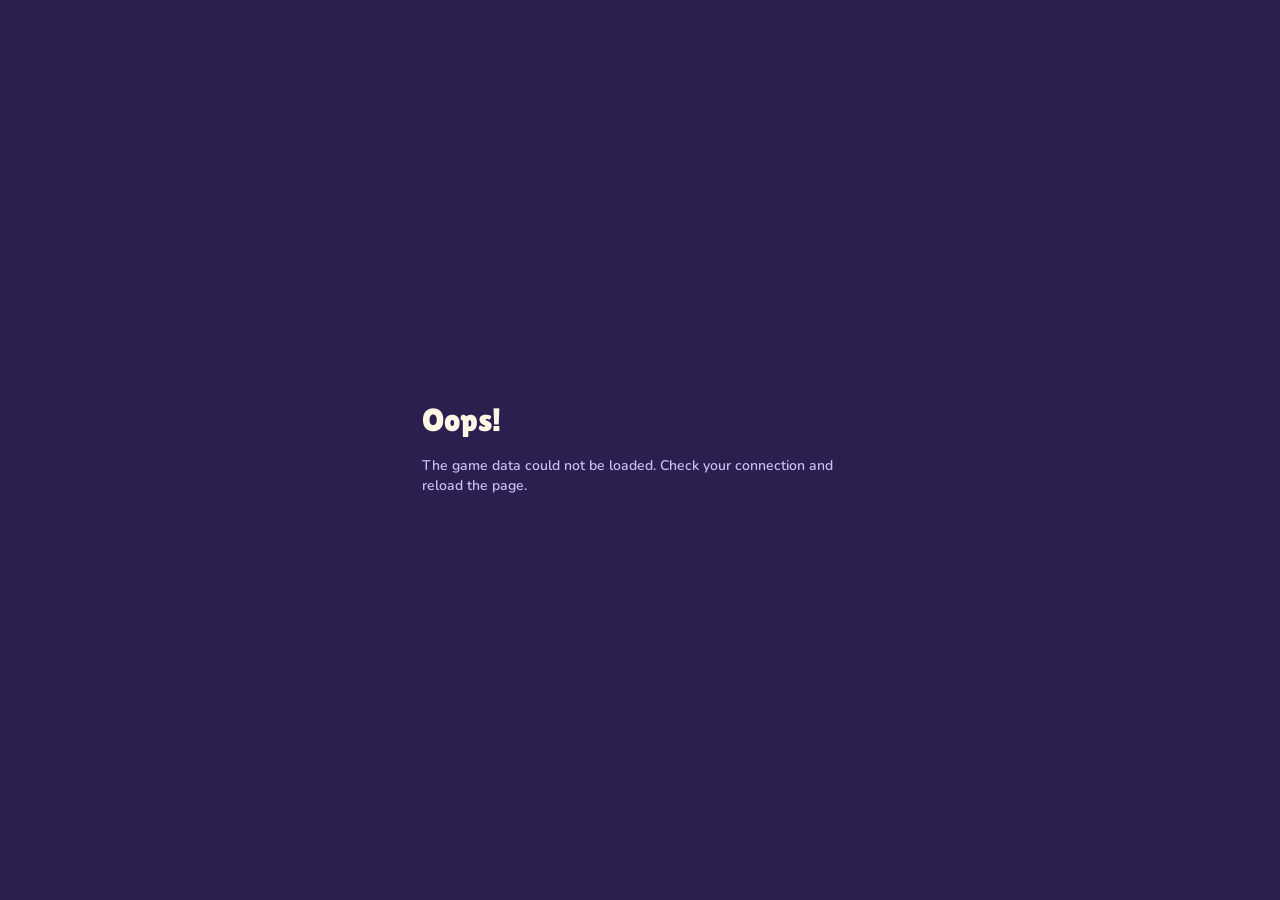
==== index.html @ 20997f2c "Étape 1 : shell PWA (routeur, tokens CSS, manifest, service worker, polices locales, icônes)" ====
<!doctype html>
<html lang="en">
<head>
  <meta charset="utf-8">
  <meta name="viewport" content="width=device-width, initial-scale=1, viewport-fit=cover">
  <title>Goose Jumps</title>
  <meta name="description" content="Goose Jumps – the digital companion of the English board game.">
  <meta name="theme-color" content="#2A1F4F">

  <!-- PWA -->
  <link rel="manifest" href="manifest.webmanifest">
  <link rel="icon" type="image/png" sizes="192x192" href="assets/icons/icon-192.png">
  <link rel="apple-touch-icon" href="assets/icons/apple-touch-icon.png">
  <meta name="apple-mobile-web-app-capable" content="yes">
  <meta name="mobile-web-app-capable" content="yes">
  <meta name="apple-mobile-web-app-status-bar-style" content="black-translucent">
  <meta name="apple-mobile-web-app-title" content="Goose Jumps">

  <!-- Polices chargées en avance (auto-hébergées) -->
  <link rel="preload" href="assets/fonts/lilita-one-400.woff2" as="font" type="font/woff2" crossorigin>
  <link rel="preload" href="assets/fonts/nunito-800.woff2" as="font" type="font/woff2" crossorigin>

  <link rel="stylesheet" href="css/tokens.css">
  <link rel="stylesheet" href="css/base.css">
  <link rel="stylesheet" href="css/components.css">
  <link rel="stylesheet" href="css/screens.css">
</head>
<body>
  <!-- Chaque écran est dessiné ici par js/app.js -->
  <main id="app">
    <p class="screen hint" style="justify-content: center; align-items: center">Loading…</p>
  </main>

  <noscript>
    <p style="padding: 24px">Goose Jumps needs JavaScript to run.</p>
  </noscript>

  <script type="module" src="js/app.js"></script>
</body>
</html>
---- css/tokens.css ----
/* =========================================================
   Design tokens – couleurs, polices, rayons, ombres
   Toutes les valeurs viennent des maquettes (docs/mockups).
   ========================================================= */

/* Polices auto-hébergées (fonctionnent hors-ligne) */
@font-face {
  font-family: 'Lilita One';
  src: url('../assets/fonts/lilita-one-400.woff2') format('woff2');
  font-weight: 400;
  font-display: swap;
}
@font-face {
  font-family: 'Nunito';
  src: url('../assets/fonts/nunito-600.woff2') format('woff2');
  font-weight: 600 700;
  font-display: swap;
}
@font-face {
  font-family: 'Nunito';
  src: url('../assets/fonts/nunito-800.woff2') format('woff2');
  font-weight: 800;
  font-display: swap;
}
@font-face {
  font-family: 'Nunito';
  src: url('../assets/fonts/nunito-900.woff2') format('woff2');
  font-weight: 900;
  font-display: swap;
}

:root {
  /* Fond et surfaces */
  --bg: #2A1F4F;
  --surface: #3A2C72;
  --circle: #35286A;
  --ink: #120C26;        /* contours et ombres */
  --text: #FFF6E5;       /* texte clair */
  --text-2: #C9BDF2;     /* texte secondaire */
  --dashed: #6A5BB0;     /* pointillés (ajouter un joueur, adversaire vide) */

  /* Accent */
  --accent: #FF8A1F;

  /* Catégories de cases */
  --web: #4C8DFF;
  --cyber: #2FD3B0;
  --design: #FF7EC2;
  --marketing: #FFD23F;
  --chance: #B89CFF;
  --special: #FFF6E5;

  /* Polices */
  --font-title: 'Lilita One', 'Arial Rounded MT Bold', sans-serif;
  --font-body: 'Nunito', system-ui, sans-serif;

  /* Rayons */
  --r-sm: 14px;
  --r-md: 18px;
  --r-lg: 22px;
  --r-xl: 28px;

  /* Bordures épaisses */
  --b-thin: 3px;
  --b: 4px;
  --b-thick: 5px;

  /* Ombre « relief » des boutons */
  --lift: 7px;
}
---- css/base.css ----
/* =========================================================
   Base – reset léger, typo, mise en page d'un écran
   ========================================================= */

*,
*::before,
*::after {
  box-sizing: border-box;
}

html {
  -webkit-text-size-adjust: 100%;
  -webkit-tap-highlight-color: transparent;
}

body {
  margin: 0;
  min-height: 100vh;
  min-height: 100dvh;
  background: var(--bg);
  color: var(--text);
  font-family: var(--font-body);
  font-weight: 600;
  line-height: 1.3;
}

h1,
h2,
p {
  margin: 0;
}

h1,
h2 {
  font-family: var(--font-title);
  font-weight: 400;
}

button,
input {
  font: inherit;
  color: inherit;
}

button {
  cursor: pointer;
}

/* Focus visible pour la navigation au clavier */
:focus-visible {
  outline: 3px solid var(--accent);
  outline-offset: 3px;
}

/* Le titre reçoit le focus à chaque changement d'écran : pas de contour */
[tabindex='-1']:focus {
  outline: none;
}

/* Texte lu uniquement par les lecteurs d'écran */
.sr-only {
  position: absolute;
  width: 1px;
  height: 1px;
  overflow: hidden;
  clip: rect(0 0 0 0);
  white-space: nowrap;
}

/* ---------- Écran ----------
   Un seul écran est affiché à la fois dans <main id="app">.
   Largeur max pour que ça reste joli sur tablette. */
#app {
  min-height: 100vh;
  min-height: 100dvh;
}

.screen {
  position: relative;
  overflow: hidden;
  width: 100%;
  max-width: 480px;
  min-height: 100vh;
  min-height: 100dvh;
  margin: 0 auto;
  padding: 24px 22px 30px;
  display: flex;
  flex-direction: column;
  gap: 16px;
}

/* Tout le contenu passe au-dessus des cercles décoratifs */
.screen > * {
  position: relative;
}

.spacer {
  flex-grow: 1;
}

/* Cercles décoratifs du fond */
.screen > .deco {
  position: absolute;
  border-radius: 50%;
  background: var(--circle);
  pointer-events: none;
}

/* Petit label en capitales (FEATHERS, HAT, …) */
.label {
  font-size: 12px;
  font-weight: 900;
  letter-spacing: 1.5px;
  color: var(--text-2);
  text-transform: uppercase;
}

.hint {
  font-size: 14px;
  font-weight: 700;
  color: var(--text-2);
  line-height: 1.4;
}

.hint--center {
  text-align: center;
  font-weight: 800;
}

/* Réduit les animations si l'utilisateur le demande */
@media (prefers-reduced-motion: reduce) {
  *,
  *::before,
  *::after {
    animation-duration: 0.01ms !important;
    transition-duration: 0.01ms !important;
  }
}
---- css/components.css ----
/* =========================================================
   Composants réutilisés sur plusieurs écrans
   ========================================================= */

/* ---------- Gros bouton « en relief » ----------
   Variantes de couleur : --orange (défaut), --cream, --blue.
   Sur l'écran Battle, l'ombre devient orange (.btn--battle). */
.btn {
  --btn-bg: var(--accent);
  --btn-shadow: var(--ink);
  display: block;
  width: 100%;
  min-height: 44px;
  padding: 16px;
  border: var(--b) solid var(--ink);
  border-radius: var(--r-lg);
  background: var(--btn-bg);
  color: var(--ink);
  font-family: var(--font-title);
  font-size: 24px;
  letter-spacing: 0.5px;
  text-align: center;
  text-decoration: none;
  box-shadow: 0 var(--lift) 0 var(--btn-shadow);
  transition: transform 0.08s, box-shadow 0.08s;
}

.btn:active:not(:disabled) {
  transform: translateY(4px);
  box-shadow: 0 3px 0 var(--btn-shadow);
}

.btn:disabled {
  opacity: 0.5;
  cursor: not-allowed;
}

.btn--cream {
  --btn-bg: var(--text);
}

.btn--blue {
  --btn-bg: var(--web);
}

.btn--sm {
  font-size: 22px;
}

.btn--battle {
  --btn-shadow: var(--accent);
}

/* Bouton texte discret (« Draw another », « Remove »…) */
.link-btn {
  min-height: 44px;
  padding: 10px;
  background: transparent;
  border: none;
  color: var(--text-2);
  font-family: var(--font-body);
  font-weight: 900;
  font-size: 14px;
}

/* Bouton en pointillés (« + Add a player », « Nobody got it ») */
.dashed-btn {
  width: 100%;
  min-height: 44px;
  padding: 12px;
  border-radius: var(--r-md);
  background: transparent;
  color: var(--text-2);
  font-family: var(--font-body);
  font-weight: 900;
  font-size: 15px;
  border: var(--b-thin) dashed var(--dashed);
}

/* ---------- Bouton icône carré 44 px ---------- */
.icon-btn {
  --btn-bg: var(--text);
  --btn-shadow: var(--ink);
  flex-shrink: 0;
  width: 44px;
  height: 44px;
  display: flex;
  align-items: center;
  justify-content: center;
  padding: 0;
  border-radius: var(--r-sm);
  border: var(--b-thin) solid var(--ink);
  background: var(--btn-bg);
  color: var(--ink);
  box-shadow: 0 4px 0 var(--btn-shadow);
  font-family: var(--font-title);
  font-size: 22px;
  transition: transform 0.08s, box-shadow 0.08s;
}

.icon-btn:active {
  transform: translateY(3px);
  box-shadow: 0 1px 0 var(--btn-shadow);
}

.icon-btn--yellow {
  --btn-bg: var(--marketing);
}

/* ---------- Barre du haut : bouton retour + titre ---------- */
.topbar {
  display: flex;
  align-items: center;
  gap: 12px;
  min-height: 44px;
}

.topbar--between {
  justify-content: space-between;
}

.topbar h1 {
  font-size: 32px;
  line-height: 1.05;
}

.topbar__step {
  font-size: 14px;
  font-weight: 900;
  color: var(--text-2);
  text-align: right;
}

.topbar__actions {
  display: flex;
  gap: 8px;
}

/* Logo « GOOSE JUMPS » de la barre du haut */
.mini-logo {
  padding: 0;
  min-height: 44px;
  background: none;
  border: none;
  font-family: var(--font-title);
  font-size: 22px;
  color: var(--accent);
  -webkit-text-stroke: 2px var(--ink);
  paint-order: stroke fill;
}

/* ---------- Panneau (fond surface + contour épais) ---------- */
.panel {
  background: var(--surface);
  border: var(--b) solid var(--ink);
  border-radius: 24px;
  padding: 16px;
}

.panel--lift {
  box-shadow: 0 6px 0 var(--ink);
}

/* ---------- Pastilles catégories (accueil) ---------- */
.pill {
  display: inline-block;
  padding: 6px 12px;
  border-radius: 999px;
  border: var(--b-thin) solid var(--ink);
  background: var(--c, var(--text));
  color: var(--ink);
  font-weight: 900;
  font-size: 12px;
}

/* Étiquette sombre en haut des cartes (CYBER, CHANCE…) */
.tag {
  display: inline-block;
  padding: 6px 14px;
  border-radius: 999px;
  background: var(--ink);
  color: var(--tag-color, var(--text));
  font-weight: 900;
  font-size: 13px;
  letter-spacing: 1.5px;
}

/* ---------- Avatar dans un rond ---------- */
.avatar {
  flex-shrink: 0;
  display: flex;
  align-items: center;
  justify-content: center;
  border-radius: 50%;
  background: var(--bg);
  border: var(--b-thin) solid var(--ink);
}

.avatar svg {
  display: block;
  overflow: visible;
}

.avatar--active {
  border-color: var(--accent);
}

/* ---------- Bouton de type de case (Web, Cyber…) ---------- */
.type-btn {
  min-height: 44px;
  padding: 14px 8px;
  border-radius: var(--r-md);
  border: var(--b-thin) solid var(--ink);
  background: var(--c);
  color: var(--ink);
  font-family: var(--font-body);
  font-weight: 900;
  font-size: 17px;
  box-shadow: 0 5px 0 var(--ink);
  transition: transform 0.08s, box-shadow 0.08s;
}

.type-btn:active {
  transform: translateY(3px);
  box-shadow: 0 2px 0 var(--ink);
}

/* Case pré-sélectionnée grâce à board.json */
.type-btn.is-selected {
  border-color: var(--text);
  box-shadow: 0 0 0 3px var(--accent), 0 5px 0 var(--ink);
}

.type-btn--battle {
  grid-column: span 2;
  background: var(--ink);
  color: var(--accent);
  border-color: var(--accent);
  font-family: var(--font-title);
  font-weight: 400;
  font-size: 20px;
  letter-spacing: 1px;
}

/* ---------- Grande carte (question, chance, battle) ---------- */
.card {
  position: relative;
  overflow: hidden;
  display: flex;
  flex-direction: column;
  gap: 14px;
  padding: 20px;
  border-radius: var(--r-xl);
  border: var(--b) solid var(--ink);
  box-shadow: 0 8px 0 var(--ink);
  background: var(--c, var(--text));
  color: var(--ink);
}

.card__head {
  display: flex;
  align-items: center;
  justify-content: space-between;
  gap: 8px;
}

.card__question {
  font-family: var(--font-title);
  font-size: 25px;
  line-height: 1.15;
  overflow-wrap: anywhere;
}

/* Encadré « ANSWER » */
.answer {
  background: var(--text);
  border: var(--b-thin) solid var(--ink);
  border-radius: var(--r-md);
  padding: 14px;
  animation: pop 0.25s ease-out;
}

.answer .label {
  display: block;
  margin-bottom: 4px;
  color: var(--ink);
}

.answer__text {
  font-size: 16px;
  font-weight: 800;
  line-height: 1.35;
  overflow-wrap: anywhere;
}

/* ---------- Encadré de résultat (Correct!, Wrong!, …) ---------- */
.result {
  display: flex;
  flex-direction: column;
  align-items: center;
  gap: 10px;
  text-align: center;
  padding: 34px 20px;
  border-radius: var(--r-xl);
  border: var(--b) solid var(--ink);
  box-shadow: 0 8px 0 var(--ink);
  background: var(--c, var(--accent));
  color: var(--ink);
  animation: pop 0.3s ease-out;
}

.result__title {
  font-family: var(--font-title);
  font-size: 44px;
  line-height: 1;
}

.result__move {
  font-size: 18px;
  font-weight: 900;
}

.result__space {
  font-size: 14px;
  font-weight: 800;
}

/* ---------- Animations ---------- */
@keyframes pop {
  from {
    transform: scale(0.92);
    opacity: 0;
  }
  to {
    transform: scale(1);
    opacity: 1;
  }
}

@keyframes wobble {
  0%,
  100% {
    transform: rotate(0);
  }
  25% {
    transform: rotate(-12deg) scale(1.08);
  }
  75% {
    transform: rotate(12deg) scale(1.08);
  }
}
---- css/screens.css ----
/* Styles propres à chaque écran */
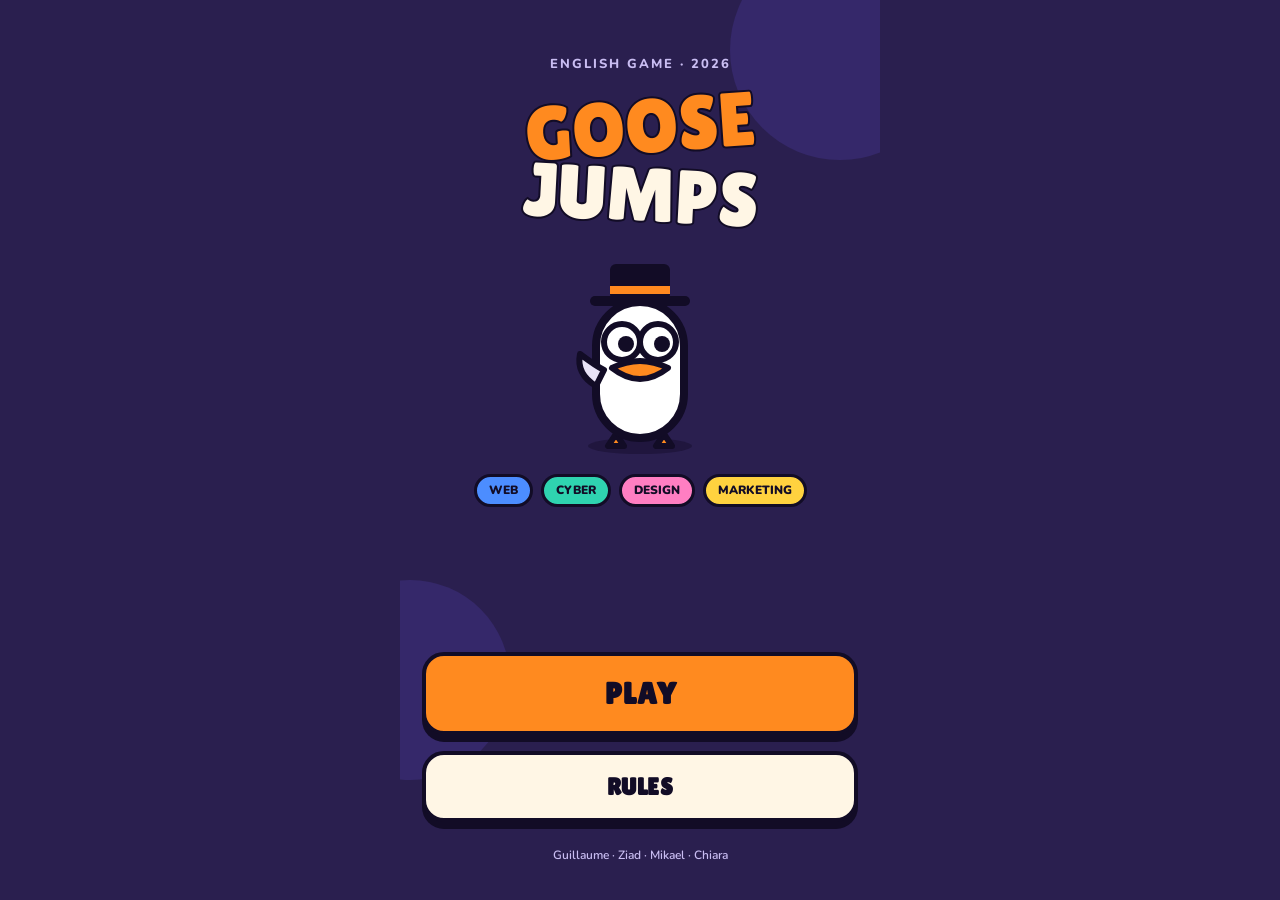
==== commit 8d9aa8c1: "Animations de clic, de survol et d'entrée d'écran, config Netlify - css/motion.css : onde et enfonce" ====
--- a/index.html
+++ b/index.html
@@ -24,6 +24,7 @@
   <link rel="stylesheet" href="css/base.css">
   <link rel="stylesheet" href="css/components.css">
   <link rel="stylesheet" href="css/screens.css">
+  <link rel="stylesheet" href="css/motion.css">
 </head>
 <body>
   <!-- Chaque écran est dessiné ici par js/app.js -->
--- a/css/screens.css
+++ b/css/screens.css
@@ -1 +1,1242 @@
-/* Styles propres à chaque écran */
+/* =========================================================
+   Styles propres à chaque écran
+   ========================================================= */
+
+/* ---------- Accueil (Main) ---------- */
+.home {
+  align-items: center;
+  padding-top: 56px;
+  padding-bottom: 36px;
+  gap: 20px;
+}
+
+.home__kicker {
+  font-size: 13px;
+  font-weight: 800;
+  letter-spacing: 2px;
+  color: var(--text-2);
+}
+
+.home__title {
+  display: flex;
+  flex-direction: column;
+  align-items: center;
+  line-height: 0.9;
+  font-size: 76px;
+}
+
+.home__title span {
+  -webkit-text-stroke: 4px var(--ink);
+  paint-order: stroke fill;
+}
+
+.home__goose {
+  color: var(--accent);
+  transform: rotate(-4deg);
+}
+
+.home__jumps {
+  color: var(--text);
+  transform: rotate(3deg);
+}
+
+.home__mascot {
+  margin-top: 4px;
+  line-height: 0;
+}
+
+.home__pills {
+  display: flex;
+  flex-wrap: wrap;
+  justify-content: center;
+  gap: 8px;
+}
+
+.home__actions {
+  display: flex;
+  flex-direction: column;
+  gap: 16px;
+  width: 100%;
+}
+
+.home__play {
+  padding: 18px;
+  font-size: 30px;
+  letter-spacing: 1px;
+}
+
+.home__credits {
+  margin-top: 6px;
+  font-size: 12px;
+  color: var(--text-2);
+}
+
+/* Petits écrans en hauteur : on réduit la mascotte */
+@media (max-height: 700px) {
+  .home__mascot svg {
+    width: 140px;
+    height: 140px;
+  }
+  .home__title {
+    font-size: 64px;
+  }
+}
+
+/* ---------- Joueurs (Players) ---------- */
+.editor {
+  display: flex;
+  flex-direction: column;
+  align-items: center;
+  gap: 14px;
+}
+
+.editor__preview {
+  width: 132px;
+  height: 132px;
+  border-radius: 50%;
+  background: var(--bg);
+  border: var(--b) solid var(--ink);
+  display: flex;
+  align-items: center;
+  justify-content: center;
+}
+
+.editor__name {
+  width: 100%;
+  min-height: 44px;
+  text-align: center;
+  font-family: var(--font-title);
+  font-size: 24px;
+  padding: 10px;
+  border-radius: var(--r-sm);
+  border: var(--b-thin) solid var(--ink);
+  background: var(--text);
+  color: var(--ink);
+}
+
+.editor__name::placeholder {
+  color: #8A7FB0;
+}
+
+.editor__options {
+  display: flex;
+  flex-direction: column;
+  gap: 8px;
+  width: 100%;
+}
+
+.editor__options .label + * {
+  margin-bottom: 4px;
+}
+
+.swatches {
+  display: flex;
+  gap: 8px;
+}
+
+/* Les 6 pastilles tiennent sur une ligne, même sur un écran de 360 px */
+.swatch {
+  flex: 0 1 44px;
+  min-width: 0;
+  aspect-ratio: 1;
+  padding: 0;
+  border-radius: 50%;
+  border: var(--b-thin) solid var(--ink);
+}
+
+.swatch.is-selected {
+  box-shadow: 0 0 0 3px var(--accent);
+}
+
+.chips {
+  display: flex;
+  flex-wrap: wrap;
+  gap: 8px;
+}
+
+.chip {
+  min-height: 44px;
+  padding: 8px 14px;
+  border-radius: var(--r-sm);
+  border: var(--b-thin) solid var(--ink);
+  background: var(--text);
+  color: var(--ink);
+  font-family: var(--font-body);
+  font-weight: 900;
+  font-size: 14px;
+}
+
+.chip.is-selected {
+  background: var(--accent);
+}
+
+.editor__remove {
+  display: flex;
+  align-items: center;
+  gap: 6px;
+  margin: -6px 0 -10px;
+}
+
+.roster {
+  display: flex;
+  justify-content: center;
+  gap: 8px;
+}
+
+/* Jusqu'à 5 oies sur une seule ligne */
+.roster__item {
+  flex: 0 1 64px;
+  display: flex;
+  flex-direction: column;
+  align-items: center;
+  gap: 4px;
+  min-width: 0;
+  padding: 0;
+  background: none;
+  border: none;
+}
+
+.roster__name {
+  max-width: 100%;
+  overflow: hidden;
+  text-overflow: ellipsis;
+  white-space: nowrap;
+  font-size: 12px;
+  font-weight: 800;
+  color: var(--text);
+}
+
+/* ---------- Ordre de jeu (Order) ---------- */
+.order-list {
+  list-style: none;
+  margin: 0;
+  padding: 0;
+  display: flex;
+  flex-direction: column;
+  gap: 10px;
+}
+
+.order-row {
+  display: flex;
+  align-items: center;
+  gap: 12px;
+  padding: 10px 12px;
+  border-radius: 20px;
+  border: var(--b) solid var(--ink);
+  box-shadow: 0 5px 0 var(--ink);
+  background: var(--surface);
+  color: var(--text);
+}
+
+.order-row--first {
+  background: var(--accent);
+  color: var(--ink);
+}
+
+.order-row__rank {
+  font-family: var(--font-title);
+  font-size: 20px;
+  width: 28px;
+  flex-shrink: 0;
+}
+
+.order-row__rank:empty {
+  display: none;
+}
+
+.order-row__text {
+  flex-grow: 1;
+  min-width: 0;
+  display: flex;
+  flex-direction: column;
+}
+
+.order-row__name {
+  font-weight: 900;
+  font-size: 17px;
+  overflow: hidden;
+  text-overflow: ellipsis;
+  white-space: nowrap;
+}
+
+.order-row__note {
+  font-size: 13px;
+  font-weight: 800;
+  opacity: 0.85;
+}
+
+.order-row__roll {
+  flex-shrink: 0;
+  width: 48px;
+  height: 48px;
+  border-radius: var(--r-sm);
+  background: var(--text);
+  color: var(--ink);
+  border: var(--b-thin) solid var(--ink);
+  display: flex;
+  align-items: center;
+  justify-content: center;
+  font-family: var(--font-title);
+  font-size: 26px;
+}
+
+.order-row__roll.is-rolling,
+.die.is-rolling {
+  animation: wobble 0.18s linear infinite;
+}
+
+.die-zone {
+  display: flex;
+  flex-direction: column;
+  align-items: center;
+  gap: 8px;
+  min-height: 0;
+}
+
+.die {
+  line-height: 0;
+  animation: pop 0.25s ease-out;
+}
+
+.die-zone__text {
+  font-family: var(--font-title);
+  font-size: 22px;
+}
+
+/* ---------- Tour (Turn) ---------- */
+.turn {
+  padding-top: 20px;
+  gap: 14px;
+}
+
+.race {
+  border-radius: var(--r-lg);
+  padding: 12px 14px 14px;
+  display: flex;
+  flex-direction: column;
+  gap: 6px;
+}
+
+.race__labels {
+  display: flex;
+  justify-content: space-between;
+  gap: 6px;
+  font-size: 12px;
+  font-weight: 900;
+  letter-spacing: 1.5px;
+  color: var(--text-2);
+}
+
+.race__track {
+  position: relative;
+  height: 104px;
+}
+
+.race__line {
+  position: absolute;
+  left: 0;
+  right: 0;
+  top: 84px;
+  height: 14px;
+  border-radius: 999px;
+  background: var(--bg);
+  border: var(--b-thin) solid var(--ink);
+}
+
+.race__flag {
+  position: absolute;
+  right: -2px;
+  top: 76px;
+  width: 26px;
+  height: 26px;
+  border-radius: 8px;
+  background: var(--accent);
+  border: var(--b-thin) solid var(--ink);
+}
+
+.racer {
+  position: absolute;
+  display: flex;
+  flex-direction: column;
+  align-items: center;
+  gap: 2px;
+  transition: left 0.6s ease;
+}
+
+.racer--active {
+  z-index: 2;
+}
+
+.racer__space {
+  font-size: 11px;
+  font-weight: 900;
+  background: var(--ink);
+  color: var(--text);
+  padding: 1px 6px;
+  border-radius: 999px;
+}
+
+.turn-banner {
+  display: flex;
+  align-items: center;
+  gap: 14px;
+  padding: 16px;
+  border-radius: 26px;
+  border: var(--b) solid var(--ink);
+  box-shadow: 0 var(--lift) 0 var(--ink);
+  background: var(--accent);
+  color: var(--ink);
+}
+
+.turn-banner__avatar {
+  flex-shrink: 0;
+  width: 76px;
+  height: 76px;
+  border-radius: 50%;
+  background: var(--bg);
+  border: var(--b) solid var(--ink);
+  display: flex;
+  align-items: center;
+  justify-content: center;
+}
+
+.turn-banner__text {
+  display: flex;
+  flex-direction: column;
+  gap: 2px;
+  min-width: 0;
+}
+
+.turn-banner__meta {
+  font-size: 13px;
+  font-weight: 900;
+  letter-spacing: 1.5px;
+}
+
+.turn-banner h1 {
+  font-size: 32px;
+  line-height: 1;
+  overflow-wrap: break-word;
+}
+
+/* Prénoms longs : titre plus petit pour ne pas couper le prénom */
+.turn-banner h1.is-long {
+  font-size: 26px;
+}
+
+.turn-banner h1.is-very-long {
+  font-size: 22px;
+}
+
+.types {
+  display: flex;
+  flex-direction: column;
+  gap: 10px;
+}
+
+.types__grid {
+  display: grid;
+  grid-template-columns: repeat(2, minmax(0, 1fr));
+  gap: 10px;
+}
+
+.types__hint {
+  font-size: 13px;
+}
+
+.types__hint strong {
+  color: var(--text);
+  font-weight: 900;
+}
+
+.nap {
+  display: flex;
+  flex-direction: column;
+  gap: 6px;
+  text-align: center;
+}
+
+.nap h2 {
+  font-size: 30px;
+  color: var(--chance);
+}
+
+.nap p {
+  font-weight: 800;
+}
+
+/* ---------- Classement (Ranking) ---------- */
+.ranking {
+  gap: 18px;
+}
+
+.podium {
+  display: flex;
+  align-items: flex-end;
+  justify-content: center;
+  gap: 10px;
+  min-height: 230px;
+}
+
+.podium__step {
+  display: flex;
+  flex-direction: column;
+  align-items: center;
+  gap: 6px;
+  width: 104px;
+  min-width: 0;
+}
+
+.podium__name {
+  max-width: 100%;
+  overflow: hidden;
+  text-overflow: ellipsis;
+  white-space: nowrap;
+  font-weight: 900;
+  font-size: 15px;
+}
+
+.podium__block {
+  width: 100%;
+  display: flex;
+  justify-content: center;
+  padding-top: 8px;
+  border-radius: 18px 18px 6px 6px;
+  border: var(--b) solid var(--ink);
+  font-family: var(--font-title);
+  font-size: 34px;
+  color: var(--ink);
+}
+
+.rank-list {
+  list-style: none;
+  margin: 0;
+  padding: 0;
+  display: flex;
+  flex-direction: column;
+  gap: 10px;
+}
+
+.rank-row {
+  display: flex;
+  flex-direction: column;
+  gap: 8px;
+  padding: 12px 14px;
+  border-radius: 20px;
+  background: var(--surface);
+  border: var(--b) solid var(--ink);
+}
+
+.rank-row__line {
+  display: flex;
+  align-items: center;
+  gap: 10px;
+}
+
+.rank-row__rank {
+  font-family: var(--font-title);
+  font-size: 20px;
+  width: 28px;
+}
+
+.rank-row__name {
+  flex-grow: 1;
+  min-width: 0;
+  overflow: hidden;
+  text-overflow: ellipsis;
+  white-space: nowrap;
+  font-weight: 900;
+  font-size: 16px;
+}
+
+.rank-row__left {
+  font-size: 13px;
+  font-weight: 800;
+  color: var(--text-2);
+}
+
+.rank-row__space {
+  font-family: var(--font-title);
+  font-size: 20px;
+  min-width: 40px;
+  text-align: right;
+}
+
+.rank-row__bar {
+  height: 12px;
+  border-radius: 999px;
+  background: var(--bg);
+  border: 2px solid var(--ink);
+  overflow: hidden;
+}
+
+.rank-row__bar div {
+  height: 100%;
+  border-radius: 999px;
+}
+
+/* ---------- Carte question (Card) ---------- */
+.question {
+  padding-top: 22px;
+}
+
+.choose {
+  display: flex;
+  flex-direction: column;
+  gap: 16px;
+}
+
+.choose__cats {
+  display: flex;
+  flex-direction: column;
+  gap: 8px;
+}
+
+.choose h1 {
+  font-size: 32px;
+  line-height: 1.05;
+}
+
+.cat-grid {
+  display: grid;
+  grid-template-columns: repeat(4, minmax(0, 1fr));
+  gap: 6px;
+}
+
+.cat-btn {
+  min-height: 44px;
+  padding: 6px 2px;
+  border-radius: var(--r-sm);
+  border: var(--b-thin) solid var(--ink);
+  background: var(--c);
+  color: var(--ink);
+  font-family: var(--font-body);
+  font-weight: 900;
+  font-size: 12px;
+}
+
+.cat-btn.is-selected {
+  border-color: var(--text);
+  box-shadow: 0 0 0 3px var(--accent);
+}
+
+.level-btn {
+  display: flex;
+  flex-direction: column;
+  gap: 4px;
+  text-align: left;
+  padding: 18px 20px;
+  border-radius: 24px;
+  border: var(--b) solid var(--ink);
+  box-shadow: 0 var(--lift) 0 var(--ink);
+  background: var(--text);
+  color: var(--ink);
+  font-family: var(--font-body);
+  transition: transform 0.08s, box-shadow 0.08s;
+}
+
+.level-btn:active {
+  transform: translateY(4px);
+  box-shadow: 0 3px 0 var(--ink);
+}
+
+.level-btn--hard {
+  background: var(--accent);
+}
+
+.level-btn__title {
+  font-family: var(--font-title);
+  font-size: 30px;
+}
+
+.level-btn__moves {
+  font-size: 15px;
+  font-weight: 800;
+}
+
+.question-card {
+  min-height: 290px;
+}
+
+/* Reflet blanc en haut à droite de la carte */
+.card__shine {
+  position: absolute;
+  right: -40px;
+  top: -40px;
+  width: 150px;
+  height: 150px;
+  border-radius: 50%;
+  background: #FFFFFF;
+  opacity: 0.25;
+}
+
+.card > *:not(.card__shine) {
+  position: relative;
+}
+
+.question-card__level {
+  font-family: var(--font-title);
+  font-size: 18px;
+}
+
+/* Chrono */
+.timer {
+  display: flex;
+  align-items: center;
+  gap: 16px;
+  background: var(--surface);
+  border: var(--b) solid var(--ink);
+  border-radius: var(--r-lg);
+  padding: 12px 16px;
+}
+
+.timer svg {
+  flex-shrink: 0;
+}
+
+.timer__track {
+  flex-grow: 1;
+  height: 16px;
+  border-radius: 999px;
+  background: var(--bg);
+  border: var(--b-thin) solid var(--ink);
+  overflow: hidden;
+}
+
+.timer__bar {
+  height: 100%;
+  border-radius: 999px;
+  background: var(--marketing);
+  transition: width 0.25s linear;
+}
+
+.timer--low .timer__bar {
+  background: var(--accent);
+}
+
+.timer__time {
+  font-family: var(--font-title);
+  font-size: 32px;
+  min-width: 60px;
+  text-align: right;
+}
+
+.timer--low .timer__time {
+  color: var(--accent);
+}
+
+.footer-stack {
+  display: flex;
+  flex-direction: column;
+  gap: 8px;
+}
+
+.footer-stack .hint {
+  font-size: 13px;
+}
+
+.two-buttons {
+  display: grid;
+  grid-template-columns: repeat(2, minmax(0, 1fr));
+  gap: 12px;
+}
+
+.two-buttons .btn {
+  padding: 16px 8px;
+}
+
+/* ---------- Cartes Chance / Special (Event) ---------- */
+.event {
+  padding-top: 22px;
+}
+
+.event h1 {
+  font-size: 32px;
+  line-height: 1.05;
+}
+
+.tabs {
+  display: flex;
+  gap: 6px;
+  background: var(--surface);
+  padding: 4px;
+  border-radius: 16px;
+  border: var(--b-thin) solid var(--ink);
+}
+
+.tab {
+  min-height: 40px;
+  padding: 6px 14px;
+  border-radius: 12px;
+  border: none;
+  background: transparent;
+  color: var(--text);
+  font-family: var(--font-body);
+  font-weight: 900;
+  font-size: 14px;
+}
+
+.tab.is-selected {
+  background: var(--accent);
+  color: var(--ink);
+}
+
+.event-card {
+  width: 100%;
+  border-radius: 30px;
+  border: var(--b-thick) solid var(--ink);
+  box-shadow: 0 9px 0 var(--ink);
+  background: var(--c);
+  color: var(--ink);
+}
+
+.event-card--back {
+  height: min(440px, 52vh);
+  display: flex;
+  flex-direction: column;
+  align-items: center;
+  justify-content: center;
+  gap: 12px;
+  font-family: var(--font-body);
+  transition: transform 0.08s, box-shadow 0.08s;
+}
+
+.event-card--back:active {
+  transform: translateY(5px);
+  box-shadow: 0 4px 0 var(--ink);
+}
+
+.event-card__mark {
+  font-family: var(--font-title);
+  font-size: 140px;
+  line-height: 1;
+  color: var(--text);
+  -webkit-text-stroke: 5px var(--ink);
+  paint-order: stroke fill;
+}
+
+.event-card__cta {
+  font-family: var(--font-title);
+  font-size: 24px;
+}
+
+.event-card--front {
+  min-height: 300px;
+  padding: 24px;
+  display: flex;
+  flex-direction: column;
+  gap: 16px;
+}
+
+.event-card--front.is-new {
+  animation: flip 0.35s ease-out;
+}
+
+.event-card__small-mark {
+  font-family: var(--font-title);
+  font-size: 34px;
+}
+
+.event-card__title {
+  font-size: 34px;
+  line-height: 1.05;
+}
+
+.event-card__text {
+  font-size: 18px;
+  font-weight: 800;
+  line-height: 1.4;
+}
+
+.event-card__notice {
+  font-size: 12px;
+  font-weight: 900;
+  letter-spacing: 1px;
+  opacity: 0.7;
+}
+
+.outcome {
+  display: flex;
+  flex-direction: column;
+  gap: 6px;
+  padding: 14px 16px;
+  border-radius: 20px;
+  background: var(--surface);
+  border: var(--b) solid var(--ink);
+  font-weight: 900;
+  font-size: 16px;
+  text-align: center;
+  animation: pop 0.3s ease-out;
+}
+
+.outcome__space {
+  display: block;
+  font-size: 13px;
+  font-weight: 800;
+  color: var(--text-2);
+}
+
+@keyframes flip {
+  from {
+    transform: rotateY(90deg);
+  }
+  to {
+    transform: rotateY(0);
+  }
+}
+
+/* Liste de joueurs à choisir (échange, adversaire de Battle) */
+.pick-list {
+  display: flex;
+  flex-direction: column;
+  gap: 12px;
+}
+
+.pick-btn {
+  display: flex;
+  align-items: center;
+  justify-content: space-between;
+  gap: 10px;
+  min-height: 44px;
+  padding: 14px 18px;
+  border-radius: 20px;
+  background: var(--text);
+  color: var(--ink);
+  border: var(--b) solid var(--ink);
+  box-shadow: 0 6px 0 var(--ink);
+  font-family: var(--font-body);
+  transition: transform 0.08s, box-shadow 0.08s;
+}
+
+.pick-btn:active {
+  transform: translateY(4px);
+  box-shadow: 0 2px 0 var(--ink);
+}
+
+.pick-btn--battle {
+  box-shadow: 0 6px 0 var(--accent);
+}
+
+.pick-btn--battle:active {
+  box-shadow: 0 2px 0 var(--accent);
+}
+
+.pick-btn__name {
+  font-weight: 900;
+  font-size: 18px;
+  overflow: hidden;
+  text-overflow: ellipsis;
+  white-space: nowrap;
+}
+
+.pick-btn__meta {
+  flex-shrink: 0;
+  font-size: 14px;
+  font-weight: 800;
+}
+
+/* ---------- Battle ---------- */
+.screen.battle {
+  background: var(--ink);
+  padding-top: 22px;
+}
+
+/* L'écran Battle a un fond sombre sur toute la page */
+body:has(.battle) {
+  background: var(--ink);
+}
+
+.battle .deco {
+  background: var(--bg);
+}
+
+.icon-btn--battle {
+  --btn-shadow: var(--accent);
+}
+
+.topbar__placeholder {
+  width: 44px;
+}
+
+.battle__logo {
+  font-family: var(--font-title);
+  font-size: 26px;
+  letter-spacing: 2px;
+  color: var(--accent);
+}
+
+.battle__step {
+  width: 44px;
+  font-size: 13px;
+}
+
+.versus {
+  display: flex;
+  align-items: center;
+  justify-content: center;
+  gap: 14px;
+}
+
+.fighter {
+  display: flex;
+  flex-direction: column;
+  align-items: center;
+  gap: 4px;
+  width: 110px;
+  min-width: 0;
+}
+
+.fighter__ring {
+  width: 84px;
+  height: 84px;
+  border-radius: 50%;
+  background: var(--bg);
+  border: var(--b) solid var(--text);
+  display: flex;
+  align-items: center;
+  justify-content: center;
+}
+
+.fighter__ring--me {
+  border-color: var(--accent);
+}
+
+.fighter__ring--empty {
+  border: var(--b) dashed var(--dashed);
+  font-family: var(--font-title);
+  font-size: 40px;
+  color: var(--dashed);
+}
+
+.fighter__name {
+  max-width: 100%;
+  overflow: hidden;
+  text-overflow: ellipsis;
+  white-space: nowrap;
+  font-weight: 900;
+  font-size: 15px;
+}
+
+.versus__vs {
+  font-family: var(--font-title);
+  font-size: 44px;
+  color: var(--accent);
+  -webkit-text-stroke: 3px var(--text);
+  paint-order: stroke fill;
+  transform: rotate(-8deg);
+}
+
+.battle__title {
+  font-size: 28px;
+  line-height: 1.1;
+}
+
+.theme-grid {
+  display: grid;
+  grid-template-columns: repeat(2, minmax(0, 1fr));
+  gap: 12px;
+}
+
+.theme-btn {
+  min-height: 44px;
+  padding: 22px 8px;
+  border-radius: 20px;
+  border: var(--b) solid var(--ink);
+  box-shadow: 0 6px 0 var(--accent);
+  background: var(--c);
+  color: var(--ink);
+  font-family: var(--font-body);
+  font-weight: 900;
+  font-size: 18px;
+  transition: transform 0.08s, box-shadow 0.08s;
+}
+
+.theme-btn:active {
+  transform: translateY(4px);
+  box-shadow: 0 2px 0 var(--accent);
+}
+
+.battle-card {
+  border-color: var(--text);
+  box-shadow: 0 8px 0 var(--accent);
+}
+
+.battle-card__kind {
+  font-size: 13px;
+  font-weight: 900;
+}
+
+.battle-card__question {
+  font-size: 28px;
+  line-height: 1.15;
+  overflow-wrap: anywhere;
+}
+
+.winner-btn {
+  min-height: 44px;
+  padding: 14px 8px;
+  border-radius: 20px;
+  background: var(--accent);
+  color: var(--ink);
+  border: var(--b) solid var(--text);
+  font-family: var(--font-title);
+  font-size: 22px;
+  overflow: hidden;
+  text-overflow: ellipsis;
+  white-space: nowrap;
+}
+
+.battle-result {
+  display: flex;
+  flex-direction: column;
+  align-items: center;
+  gap: 10px;
+  text-align: center;
+  padding: 28px 20px;
+  border-radius: var(--r-xl);
+  background: var(--accent);
+  color: var(--ink);
+  border: var(--b) solid var(--text);
+  animation: pop 0.3s ease-out;
+}
+
+.battle-result__title {
+  font-size: 36px;
+  line-height: 1.05;
+  overflow-wrap: anywhere;
+}
+
+.battle-result__move {
+  font-size: 17px;
+  font-weight: 900;
+}
+
+.battle-result__stay {
+  font-size: 14px;
+  font-weight: 800;
+}
+
+/* ---------- Victoire ---------- */
+.victory {
+  align-items: stretch;
+  text-align: center;
+  padding-top: 36px;
+}
+
+.victory .label,
+.victory .rank-list {
+  text-align: left;
+}
+
+.victory .label {
+  margin-top: 6px;
+}
+
+.victory__kicker {
+  font-family: var(--font-title);
+  font-size: 22px;
+  letter-spacing: 3px;
+  color: var(--text-2);
+}
+
+.victory__goose {
+  align-self: center;
+  line-height: 0;
+  animation: bounce 1.2s ease-in-out infinite;
+}
+
+.victory__title {
+  font-size: 52px;
+  line-height: 1;
+  color: var(--accent);
+  -webkit-text-stroke: 4px var(--ink);
+  paint-order: stroke fill;
+  transform: rotate(-3deg);
+  overflow-wrap: anywhere;
+}
+
+.victory__actions {
+  display: flex;
+  flex-direction: column;
+  gap: 14px;
+}
+
+.confetti {
+  position: absolute;
+  width: 14px;
+  height: 22px;
+  border-radius: 4px;
+  border: 2px solid var(--ink);
+  animation: float 3s ease-in-out infinite alternate;
+}
+
+.confetti:nth-child(even) {
+  animation-delay: -1.5s;
+}
+
+@keyframes bounce {
+  0%,
+  100% {
+    transform: translateY(0);
+  }
+  50% {
+    transform: translateY(-12px);
+  }
+}
+
+@keyframes float {
+  from {
+    translate: 0 0;
+  }
+  to {
+    translate: 0 18px;
+  }
+}
+
+/* ---------- Règles ---------- */
+.rules-list {
+  list-style: none;
+  margin: 0;
+  padding: 0;
+  display: flex;
+  flex-direction: column;
+  gap: 12px;
+}
+
+.rule {
+  display: flex;
+  gap: 12px;
+  align-items: flex-start;
+  padding: 14px;
+  border-radius: 20px;
+  background: var(--surface);
+  border: var(--b) solid var(--ink);
+}
+
+.rule__num {
+  flex-shrink: 0;
+  width: 36px;
+  height: 36px;
+  border-radius: 12px;
+  border: var(--b-thin) solid var(--ink);
+  background: var(--c);
+  color: var(--ink);
+  display: flex;
+  align-items: center;
+  justify-content: center;
+  font-family: var(--font-title);
+  font-size: 20px;
+}
+
+.rule__title {
+  font-size: 20px;
+  line-height: 1.1;
+  margin-bottom: 4px;
+}
+
+.rule__text {
+  font-size: 14px;
+  font-weight: 700;
+  line-height: 1.45;
+  color: var(--text-2);
+}
--- a/css/motion.css
+++ b/css/motion.css
@@ -0,0 +1,698 @@
+/* =========================================================
+   Animations et micro-interactions
+   Tout est regroupé ici pour être facile à régler ou à retirer
+   (supprimer ce fichier et js/motion.js suffit à tout enlever).
+
+   1. Clic : enfoncement plus « élastique » + onde (créée par js/motion.js)
+   2. Survol : uniquement sur les appareils avec souris (pas sur mobile,
+      sinon l'effet reste « collé » après un tap)
+   3. Entrée d'écran : le contenu arrive en cascade
+   4. Petites animations par écran (oie, chrono, VS, podium…)
+
+   Les animations utilisent surtout les propriétés `translate`, `scale`
+   et `rotate` (et pas `transform`) pour ne pas écraser les rotations
+   déjà prévues dans les autres fichiers CSS (titres penchés, etc.).
+
+   base.css coupe tout si l'utilisateur demande moins d'animations
+   (réglage « Réduire les animations » du téléphone).
+   ========================================================= */
+
+:root {
+  --ease-bounce: cubic-bezier(0.34, 1.56, 0.64, 1); /* dépasse un peu, puis revient */
+  --ease-out: cubic-bezier(0.22, 1, 0.36, 1);
+}
+
+body {
+  transition: background-color 0.4s ease; /* passage en douceur vers le fond sombre des Battles */
+}
+
+/* =========================================================
+   1. CLIC
+   ========================================================= */
+
+/* Les gros boutons en relief : retour élastique après le clic */
+.btn,
+.icon-btn,
+.type-btn,
+.level-btn,
+.pick-btn,
+.theme-btn,
+.event-card--back {
+  transition:
+    transform 0.18s var(--ease-bounce),
+    box-shadow 0.18s var(--ease-bounce),
+    filter 0.18s ease;
+}
+
+/* Les petits boutons (pastilles, onglets…) : ils rétrécissent au clic */
+.swatch,
+.chip,
+.tab,
+.cat-btn,
+.roster__item,
+.winner-btn,
+.dashed-btn,
+.link-btn,
+.mini-logo,
+.pill {
+  transition:
+    transform 0.2s var(--ease-bounce),
+    background-color 0.15s ease,
+    border-color 0.15s ease,
+    color 0.15s ease,
+    box-shadow 0.15s ease;
+}
+
+.swatch:active,
+.chip:active,
+.tab:active,
+.cat-btn:active,
+.roster__item:active,
+.winner-btn:active,
+.dashed-btn:active,
+.link-btn:active,
+.mini-logo:active {
+  transform: scale(0.9);
+}
+
+/* Pendant l'appui, l'enfoncement est instantané */
+:is(.btn, .icon-btn, .type-btn, .level-btn, .pick-btn, .theme-btn, .event-card--back,
+    .swatch, .chip, .tab, .cat-btn, .roster__item, .winner-btn, .dashed-btn, .link-btn, .mini-logo):active {
+  transition-duration: 0.05s;
+}
+
+/* Onde au clic : js/motion.js ajoute un <span class="ripple"> dans le bouton.
+   `isolation` + `z-index: -1` placent l'onde au-dessus du fond du bouton
+   mais sous son texte. */
+.btn,
+.icon-btn,
+.type-btn,
+.level-btn,
+.pick-btn,
+.theme-btn,
+.winner-btn,
+.chip,
+.cat-btn,
+.tab,
+.dashed-btn {
+  position: relative;
+  overflow: hidden;
+  isolation: isolate;
+}
+
+.ripple {
+  position: absolute;
+  z-index: -1;
+  border-radius: 50%;
+  background: currentColor;
+  opacity: 0.22;
+  pointer-events: none;
+  animation: ripple 0.6s var(--ease-out) forwards;
+}
+
+@keyframes ripple {
+  from {
+    scale: 0;
+    opacity: 0.3;
+  }
+  to {
+    scale: 1;
+    opacity: 0;
+  }
+}
+
+/* Les oies sautent quand on les touche (js/motion.js ajoute .is-jumping) */
+.is-jumping > svg {
+  animation: goose-jump 0.6s var(--ease-out);
+}
+
+@keyframes goose-jump {
+  0% {
+    translate: 0 0;
+    scale: 1 1;
+  }
+  15% {
+    translate: 0 0;
+    scale: 1.12 0.86; /* on s'écrase avant de sauter */
+  }
+  45% {
+    translate: 0 -26px;
+    scale: 0.92 1.1;
+  }
+  75% {
+    translate: 0 0;
+    scale: 1.08 0.92;
+  }
+  100% {
+    translate: 0 0;
+    scale: 1 1;
+  }
+}
+
+/* =========================================================
+   2. SURVOL (souris uniquement)
+   ========================================================= */
+@media (hover: hover) and (pointer: fine) {
+  .btn:hover:not(:active):not(:disabled) {
+    transform: translateY(-3px);
+    box-shadow: 0 calc(var(--lift) + 3px) 0 var(--btn-shadow);
+    filter: brightness(1.06);
+  }
+
+  .icon-btn:hover:not(:active) {
+    transform: translateY(-2px) rotate(-5deg);
+    box-shadow: 0 6px 0 var(--btn-shadow);
+  }
+
+  .type-btn:hover:not(:active) {
+    transform: translateY(-3px);
+    box-shadow: 0 8px 0 var(--ink);
+  }
+
+  .type-btn.is-selected:hover:not(:active) {
+    box-shadow: 0 0 0 3px var(--accent), 0 8px 0 var(--ink);
+  }
+
+  .level-btn:hover:not(:active) {
+    transform: translateY(-3px) rotate(-0.8deg);
+    box-shadow: 0 10px 0 var(--ink);
+  }
+
+  .pick-btn:hover:not(:active):not(:disabled) {
+    transform: translateY(-3px);
+    box-shadow: 0 9px 0 var(--ink);
+  }
+
+  .pick-btn--battle:hover:not(:active):not(:disabled) {
+    box-shadow: 0 9px 0 var(--accent);
+  }
+
+  .theme-btn:hover:not(:active) {
+    transform: translateY(-3px) rotate(-1deg);
+    box-shadow: 0 9px 0 var(--accent);
+  }
+
+  .event-card--back:hover:not(:active) {
+    transform: translateY(-5px) rotate(-1deg);
+    box-shadow: 0 14px 0 var(--ink);
+  }
+
+  .swatch:hover:not(:active),
+  .chip:hover:not(:active),
+  .cat-btn:hover:not(:active),
+  .pill:hover {
+    transform: translateY(-2px) scale(1.07);
+  }
+
+  .pill:hover {
+    transform: translateY(-2px) rotate(-4deg) scale(1.1);
+  }
+
+  .tab:hover:not(.is-selected) {
+    background: var(--circle);
+  }
+
+  .roster__item:hover:not(:active) {
+    transform: translateY(-4px);
+  }
+
+  .winner-btn:hover:not(:active) {
+    transform: scale(1.04);
+  }
+
+  .dashed-btn:hover {
+    border-color: var(--text-2);
+    color: var(--text);
+  }
+
+  .link-btn:hover {
+    color: var(--text);
+  }
+
+  .mini-logo:hover:not(:active) {
+    transform: rotate(-4deg) scale(1.06);
+  }
+
+  /* Les lignes du classement et des règles glissent légèrement */
+  .rank-row,
+  .rule {
+    transition: transform 0.2s var(--ease-bounce), border-color 0.2s ease;
+  }
+
+  .rank-row:hover,
+  .rule:hover {
+    transform: translateX(5px);
+    border-color: var(--dashed);
+  }
+
+  /* Les oies qu'on peut toucher montrent qu'elles sont « vivantes » */
+  .home__mascot,
+  .victory__goose,
+  .turn-banner__avatar,
+  .editor__preview {
+    cursor: pointer;
+  }
+}
+
+/* =========================================================
+   3. ENTRÉE D'ÉCRAN
+   js/app.js ajoute .screen-enter au premier affichage d'un écran.
+   Les enfants arrivent l'un après l'autre (effet cascade).
+   `:where()` donne une priorité nulle à ces règles : un élément qui a
+   déjà sa propre animation (bannière, résultat…) garde la sienne.
+   ========================================================= */
+:where(.screen-enter > :not(.deco)) {
+  animation: rise 0.45s var(--ease-out) both;
+}
+
+:where(.screen-enter > :nth-child(2)) { animation-delay: 0.03s; }
+:where(.screen-enter > :nth-child(3)) { animation-delay: 0.06s; }
+:where(.screen-enter > :nth-child(4)) { animation-delay: 0.09s; }
+:where(.screen-enter > :nth-child(5)) { animation-delay: 0.12s; }
+:where(.screen-enter > :nth-child(6)) { animation-delay: 0.15s; }
+:where(.screen-enter > :nth-child(7)) { animation-delay: 0.18s; }
+:where(.screen-enter > :nth-child(8)) { animation-delay: 0.21s; }
+:where(.screen-enter > :nth-child(n + 9)) { animation-delay: 0.24s; }
+
+@keyframes rise {
+  from {
+    opacity: 0;
+    translate: 0 18px;
+  }
+  to {
+    opacity: 1;
+    translate: 0 0;
+  }
+}
+
+/* Apparition « élastique » réutilisée un peu partout */
+@keyframes pop-in {
+  from {
+    opacity: 0;
+    scale: 0.6;
+  }
+  to {
+    opacity: 1;
+    scale: 1;
+  }
+}
+
+/* Petits éléments en liste : chacun arrive un peu après le précédent */
+.home__pills > :nth-child(1),
+.types__grid > :nth-child(1),
+.theme-grid > :nth-child(1),
+.roster > :nth-child(1) { animation-delay: 0.15s; }
+.home__pills > :nth-child(2),
+.types__grid > :nth-child(2),
+.theme-grid > :nth-child(2),
+.roster > :nth-child(2) { animation-delay: 0.2s; }
+.home__pills > :nth-child(3),
+.types__grid > :nth-child(3),
+.theme-grid > :nth-child(3),
+.roster > :nth-child(3) { animation-delay: 0.25s; }
+.home__pills > :nth-child(4),
+.types__grid > :nth-child(4),
+.theme-grid > :nth-child(4),
+.roster > :nth-child(4) { animation-delay: 0.3s; }
+.types__grid > :nth-child(5),
+.roster > :nth-child(5) { animation-delay: 0.35s; }
+.types__grid > :nth-child(6) { animation-delay: 0.4s; }
+.types__grid > :nth-child(7) { animation-delay: 0.45s; }
+
+.home__pills > *,
+.types__grid > *,
+.theme-grid > * {
+  animation: pop-in 0.4s var(--ease-bounce) both;
+}
+
+/* Lignes de listes : elles glissent depuis la gauche.
+   Préfixe .screen-enter : uniquement au premier affichage de l'écran,
+   sinon l'ordre de jeu rejouerait la cascade à chaque image du dé. */
+.screen-enter .rank-list > *,
+.screen-enter .rules-list > *,
+.screen-enter .order-list > *,
+.screen-enter .pick-list > * {
+  animation: slide-in 0.4s var(--ease-out) both;
+}
+
+.rank-list > :nth-child(2),
+.rules-list > :nth-child(2),
+.order-list > :nth-child(2),
+.pick-list > :nth-child(2) { animation-delay: 0.06s; }
+.rank-list > :nth-child(3),
+.rules-list > :nth-child(3),
+.order-list > :nth-child(3),
+.pick-list > :nth-child(3) { animation-delay: 0.12s; }
+.rank-list > :nth-child(4),
+.rules-list > :nth-child(4),
+.order-list > :nth-child(4),
+.pick-list > :nth-child(4) { animation-delay: 0.18s; }
+.rank-list > :nth-child(n + 5),
+.rules-list > :nth-child(n + 5),
+.order-list > :nth-child(n + 5),
+.pick-list > :nth-child(n + 5) { animation-delay: 0.24s; }
+
+@keyframes slide-in {
+  from {
+    opacity: 0;
+    translate: -24px 0;
+  }
+  to {
+    opacity: 1;
+    translate: 0 0;
+  }
+}
+
+/* =========================================================
+   4. ANIMATIONS PAR ÉCRAN
+   ========================================================= */
+
+/* Cercles décoratifs du fond : ils dérivent lentement */
+.screen > .deco {
+  animation: drift 14s ease-in-out infinite alternate;
+}
+
+.screen > .deco:nth-of-type(even) {
+  animation-duration: 18s;
+  animation-direction: alternate-reverse;
+}
+
+@keyframes drift {
+  from {
+    translate: 0 0;
+    scale: 1;
+  }
+  to {
+    translate: 18px 26px;
+    scale: 1.08;
+  }
+}
+
+/* Oie qui flotte doucement (accueil, tour, victoire) */
+@keyframes float-y {
+  from {
+    translate: 0 0;
+  }
+  to {
+    translate: 0 -8px;
+  }
+}
+
+/* ---------- Accueil ---------- */
+.home__goose {
+  animation: title-bob 2.4s ease-in-out infinite alternate;
+}
+
+.home__jumps {
+  animation: title-bob 2.4s ease-in-out -1.2s infinite alternate;
+}
+
+@keyframes title-bob {
+  from {
+    translate: 0 0;
+  }
+  to {
+    translate: 0 -6px;
+  }
+}
+
+.home__mascot {
+  animation: float-y 2.8s ease-in-out infinite alternate;
+}
+
+/* Bouton PLAY : il « respire » pour attirer le regard */
+.home__play {
+  animation: breathe 2.4s ease-in-out 1s infinite;
+}
+
+@keyframes breathe {
+  0%,
+  100% {
+    scale: 1;
+  }
+  50% {
+    scale: 1.03;
+  }
+}
+
+/* ---------- Joueurs ---------- */
+/* L'oie de l'éditeur rebondit à chaque changement de couleur ou de chapeau */
+.editor__preview > svg {
+  animation: pop-in 0.35s var(--ease-bounce);
+}
+
+.swatch.is-selected,
+.chip.is-selected,
+.cat-btn.is-selected,
+.tab.is-selected {
+  animation: select-pop 0.3s var(--ease-bounce);
+}
+
+@keyframes select-pop {
+  from {
+    scale: 0.85;
+  }
+  to {
+    scale: 1;
+  }
+}
+
+/* Uniquement à l'arrivée sur l'écran (il se redessine à chaque choix) */
+:where(.screen-enter) .roster > * {
+  animation: pop-in 0.35s var(--ease-bounce) both;
+}
+
+/* ---------- Tour ---------- */
+.turn-banner__avatar {
+  animation: float-y 1.4s ease-in-out infinite alternate;
+}
+
+/* Le joueur actif sautille sur la barre de progression */
+.racer--active .avatar {
+  animation: hop 1.1s ease-in-out infinite;
+}
+
+@keyframes hop {
+  0%,
+  60%,
+  100% {
+    translate: 0 0;
+  }
+  30% {
+    translate: 0 -7px;
+  }
+}
+
+/* Le drapeau d'arrivée s'agite */
+.race__flag {
+  transform-origin: bottom left;
+  animation: flag-wave 1.6s ease-in-out infinite;
+}
+
+@keyframes flag-wave {
+  0%,
+  100% {
+    rotate: 0deg;
+  }
+  50% {
+    rotate: -8deg;
+  }
+}
+
+/* ---------- Carte question ---------- */
+.level-btn {
+  animation: pop-in 0.4s var(--ease-bounce) both;
+}
+
+.level-btn:nth-of-type(2) {
+  animation-delay: 0.08s;
+}
+
+/* Le reflet de la carte tourne lentement */
+.card__shine {
+  animation: shine 4s ease-in-out infinite alternate;
+}
+
+@keyframes shine {
+  from {
+    translate: 0 0;
+    opacity: 0.25;
+  }
+  to {
+    translate: -14px 12px;
+    opacity: 0.35;
+  }
+}
+
+/* Le sablier bascule à chaque seconde (le chrono est redessiné chaque seconde) */
+.timer svg {
+  animation: hourglass 0.6s var(--ease-bounce);
+}
+
+@keyframes hourglass {
+  from {
+    rotate: -14deg;
+  }
+  to {
+    rotate: 0deg;
+  }
+}
+
+/* Les 10 dernières secondes : le chiffre bat comme un cœur, la barre clignote */
+.timer--low .timer__time {
+  animation: heartbeat 1s ease-out;
+}
+
+.timer--low {
+  animation: shake 0.35s ease-in-out;
+}
+
+@keyframes heartbeat {
+  0% {
+    scale: 1.35;
+  }
+  100% {
+    scale: 1;
+  }
+}
+
+@keyframes shake {
+  0%,
+  100% {
+    translate: 0 0;
+  }
+  25% {
+    translate: -3px 0;
+  }
+  75% {
+    translate: 3px 0;
+  }
+}
+
+/* Titre du résultat (Correct!, Wrong!…) : il rebondit */
+.result__title,
+.battle-result__title {
+  animation: pop-in 0.5s var(--ease-bounce) 0.1s both;
+}
+
+/* ---------- Chance / Special ---------- */
+.event-card__mark {
+  animation: mark-wiggle 2.6s ease-in-out infinite;
+}
+
+@keyframes mark-wiggle {
+  0%,
+  100% {
+    rotate: 0deg;
+    scale: 1;
+  }
+  25% {
+    rotate: -6deg;
+    scale: 1.05;
+  }
+  50% {
+    rotate: 0deg;
+    scale: 1;
+  }
+  75% {
+    rotate: 6deg;
+    scale: 1.05;
+  }
+}
+
+/* ---------- Battle ---------- */
+.versus__vs {
+  animation: vs-pulse 1.2s ease-in-out infinite;
+}
+
+@keyframes vs-pulse {
+  0%,
+  100% {
+    scale: 1;
+  }
+  50% {
+    scale: 1.15;
+  }
+}
+
+/* Les deux combattants arrivent chacun de leur côté (au premier affichage) */
+.screen-enter .versus > .fighter:first-child {
+  animation: from-left 0.5s var(--ease-bounce) both;
+}
+
+.screen-enter .versus > .fighter:last-child {
+  animation: from-right 0.5s var(--ease-bounce) both;
+}
+
+@keyframes from-left {
+  from {
+    opacity: 0;
+    translate: -40px 0;
+  }
+}
+
+@keyframes from-right {
+  from {
+    opacity: 0;
+    translate: 40px 0;
+  }
+}
+
+.winner-btn {
+  animation: pop-in 0.4s var(--ease-bounce) both;
+}
+
+/* ---------- Classement ---------- */
+/* Les marches du podium montent : 3e, puis 2e, puis 1er (suspense !)
+   Ordre à l'écran : 2e, 1er, 3e */
+.podium__block {
+  transform-origin: bottom;
+  animation: grow-up 0.6s var(--ease-bounce) both;
+}
+
+.podium__step > svg {
+  animation: pop-in 0.4s var(--ease-bounce) both;
+}
+
+.podium__step:nth-child(3) .podium__block { animation-delay: 0.1s; }
+.podium__step:nth-child(3) > svg { animation-delay: 0.4s; }
+.podium__step:nth-child(1) .podium__block { animation-delay: 0.3s; }
+.podium__step:nth-child(1) > svg { animation-delay: 0.6s; }
+.podium__step:nth-child(2) .podium__block { animation-delay: 0.5s; }
+.podium__step:nth-child(2) > svg { animation-delay: 0.8s; }
+
+@keyframes grow-up {
+  from {
+    scale: 1 0;
+  }
+  to {
+    scale: 1 1;
+  }
+}
+
+/* Les barres de progression se remplissent */
+.rank-row__bar div {
+  transform-origin: left;
+  animation: fill-bar 0.9s var(--ease-out) 0.2s both;
+}
+
+@keyframes fill-bar {
+  from {
+    scale: 0 1;
+  }
+}
+
+/* ---------- Victoire ---------- */
+.victory__title {
+  animation: winner-pulse 1.6s ease-in-out infinite;
+}
+
+@keyframes winner-pulse {
+  0%,
+  100% {
+    scale: 1;
+  }
+  50% {
+    scale: 1.06;
+  }
+}
